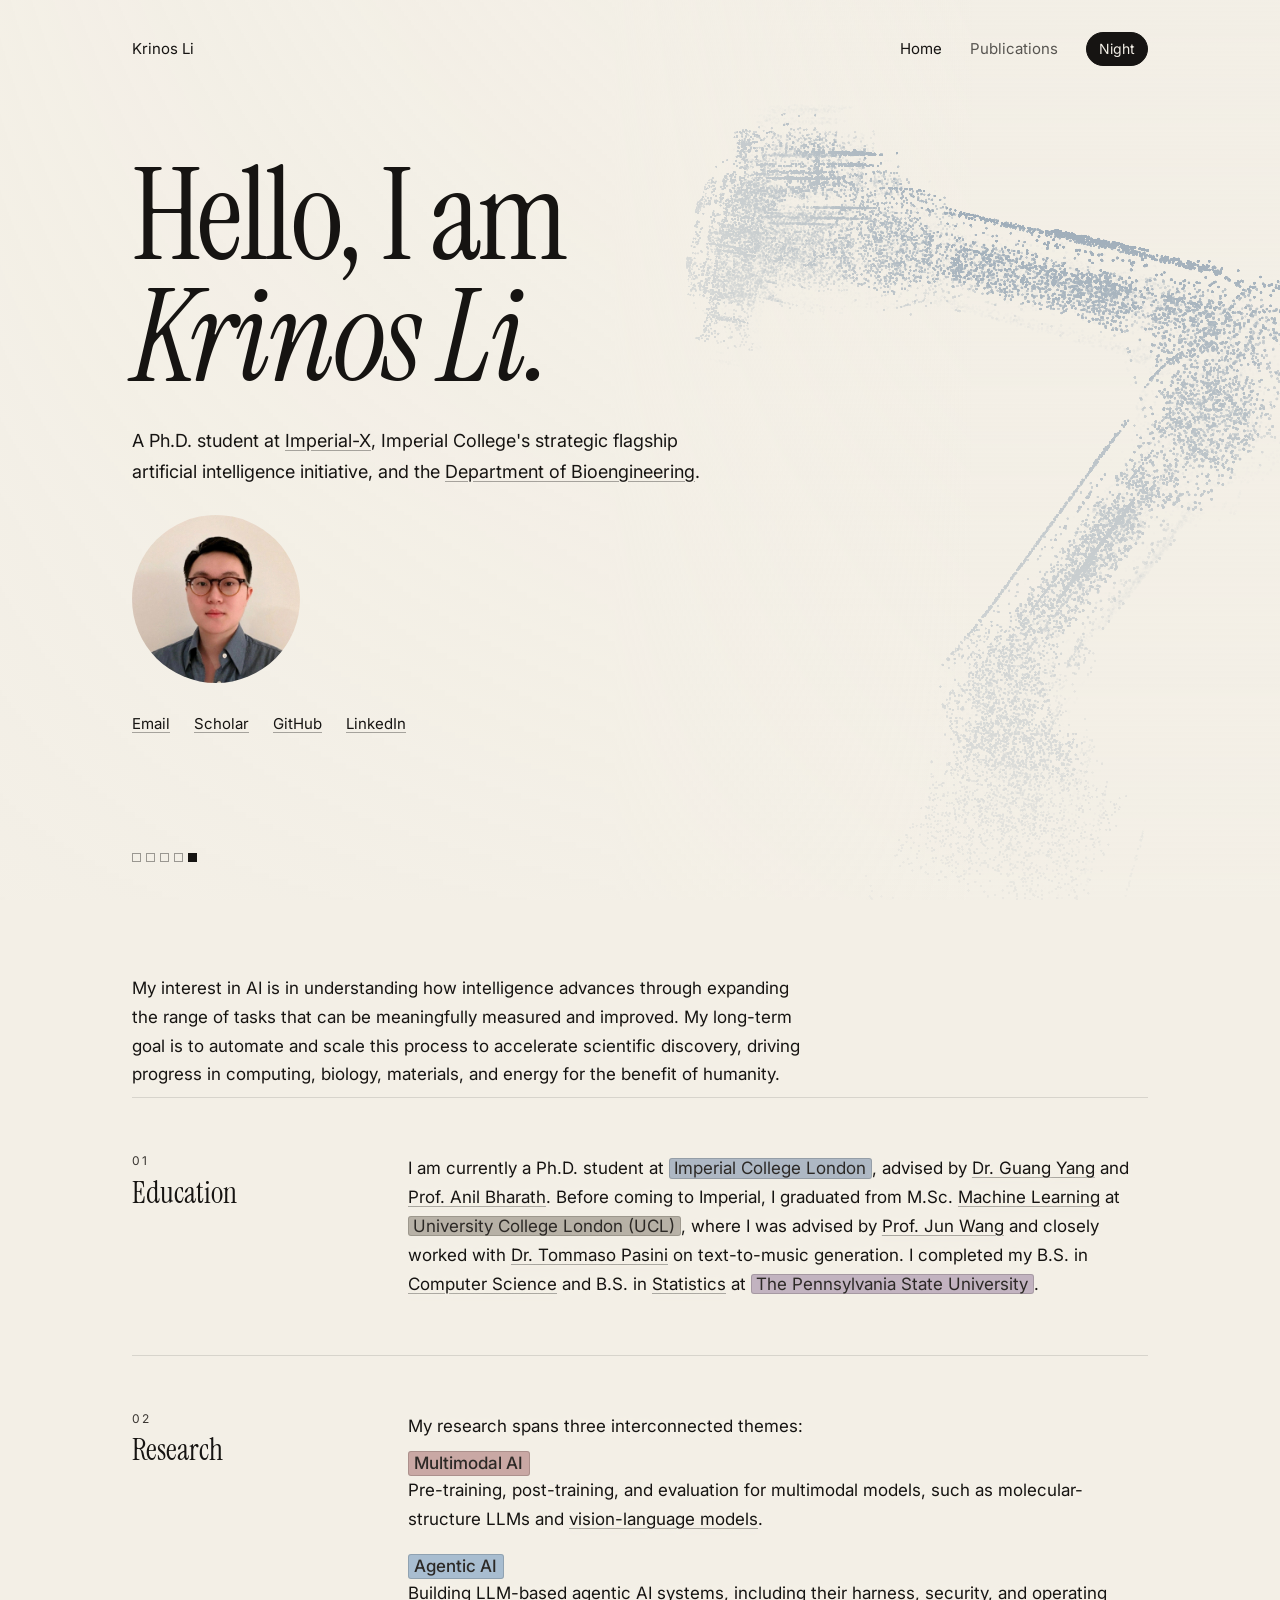
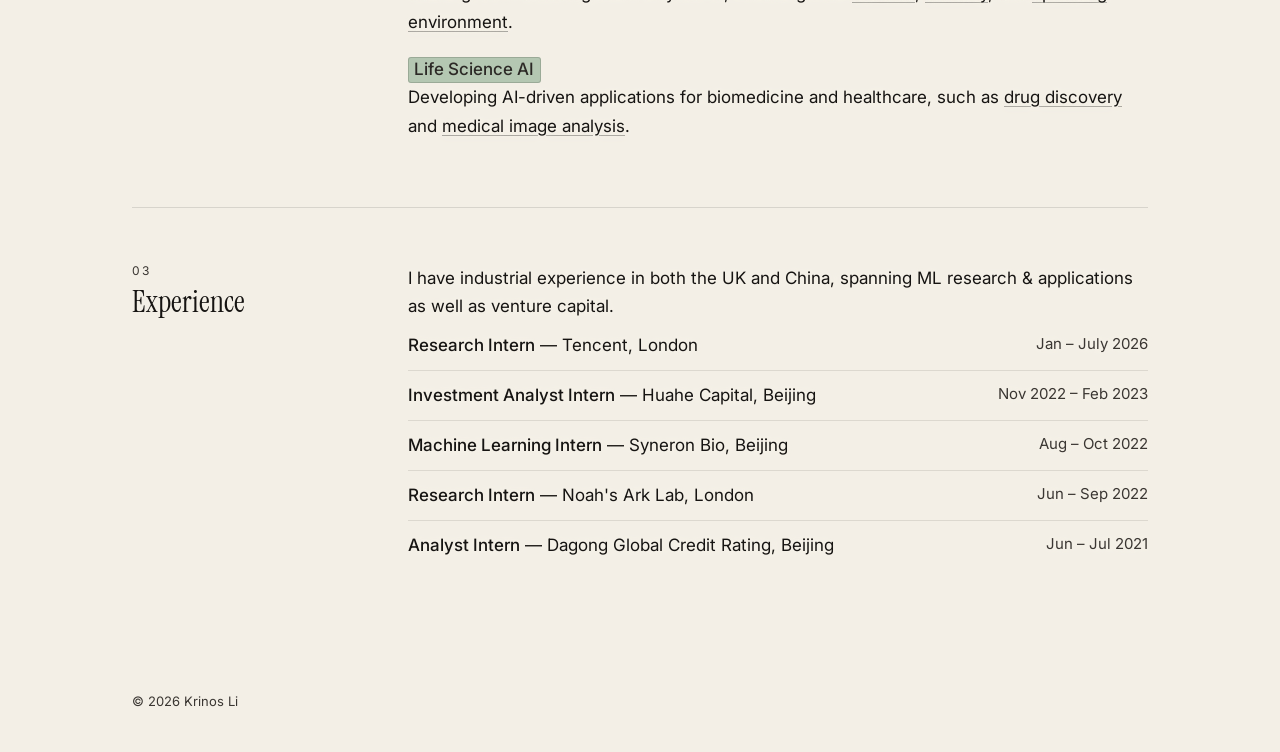
==== index.html @ 34472181 "Link the research examples to the corresponding papers. Co-authored-by: Cursor <cursoragent@cursor.c" ====
<!DOCTYPE html>
<html lang="en-GB">

<head>
    <meta charset="UTF-8">
    <meta name="viewport" content="width=device-width, initial-scale=1.0">
    <title>Krinos Li</title>
    <script>try { var saved = localStorage.getItem("krinos-theme"); var hour = new Date().getHours(); if (saved === "day" || (saved !== "night" && hour >= 7 && hour < 19)) document.documentElement.classList.add("day"); } catch (e) {}</script>
    <link rel="icon" type="image/png" sizes="32x32" href="assets/32x32.png">
    <link rel="preconnect" href="https://fonts.googleapis.com">
    <link
        href="https://fonts.googleapis.com/css2?family=Instrument+Serif:ital@0;1&family=Inter:wght@300;400;500&display=swap"
        rel="stylesheet">
    <link rel="stylesheet" href="assets/night.css">
</head>

<body>
    <canvas id="wave" data-fixed data-bg="5,5,6" data-fg="235,235,240" aria-hidden="true"></canvas>
    <div class="veil"></div>

    <div class="page">
        <nav>
            <span>Krinos Li</span>
            <div class="links">
                <a class="active" href="index.html">Home</a>
                <a href="publications.html">Publications</a>
                <button type="button" class="theme" id="theme">Day</button>
            </div>
        </nav>

        <header class="hero">
            <h1>Hello, I am<br><em>Krinos Li.</em></h1>
            <p>A Ph.D. student at <a href="https://ix.imperial.ac.uk/">Imperial-X</a>, Imperial College's strategic
                flagship artificial intelligence initiative, and the <a
                    href="https://www.imperial.ac.uk/bioengineering">Department of Bioengineering</a>.</p>
            <img class="portrait" src="assets/portrait.jpeg" alt="Krinos Li">
            <div class="social">
                <a href="mailto:krinos.work@outlook.com">Email</a>
                <a href="https://scholar.google.co.uk/citations?user=fj6El1gAAAAJ&hl=en">Scholar</a>
                <a href="https://github.com/krinoz">GitHub</a>
                <a href="https://www.linkedin.com/in/krinos/">LinkedIn</a>
            </div>
            <div class="shapes" id="shapes" aria-label="Particle shape"></div>
        </header>

        <p class="interest">My interest in AI is in understanding how intelligence advances through expanding the range of
            tasks that can be meaningfully measured and improved. My long-term goal is to automate and scale this
            process to accelerate scientific discovery, driving progress in computing, biology, materials, and
            energy for the benefit of humanity.</p>

        <section>
            <h2><span>01</span>Education</h2>
            <p>I am currently a Ph.D. student at <span class="tint">Imperial College London</span>, advised by <a
                    href="https://scholar.google.com/citations?user=ZfzEFpsAAAAJ&hl=en">Dr. Guang Yang</a> and <a
                    href="https://scholar.google.co.uk/citations?user=3TeLlQsAAAAJ&hl=en">Prof. Anil Bharath</a>. Before
                coming to Imperial, I graduated from M.Sc. <a
                    href="https://www.ucl.ac.uk/prospective-students/graduate/taught-degrees/machine-learning-msc">Machine
                    Learning</a> at <span class="tint">University College London (UCL)</span>, where I was advised by <a
                    href="https://scholar.google.com/citations?user=wIE1tY4AAAAJ&hl=en">Prof. Jun Wang</a> and closely
                worked with <a href="https://scholar.google.com/citations?user=o2bo5qAAAAAJ&hl=en">Dr. Tommaso
                    Pasini</a> on text-to-music generation. I completed my B.S. in <a
                    href="https://bulletins.psu.edu/undergraduate/colleges/engineering/computer-science-bs/">Computer
                    Science</a> and B.S. in <a
                    href="https://bulletins.psu.edu/undergraduate/colleges/eberly-science/statistics-bs/">Statistics</a>
                at <span class="tint">The Pennsylvania State University</span>.</p>
        </section>

        <section>
            <h2><span>02</span>Research</h2>
            <div>
                <p>My research spans three interconnected themes:</p>
                <ul class="themes">
                    <li><b class="tint">Multimodal AI</b>Pre-training, post-training, and evaluation for multimodal models,
                        such as molecular-structure LLMs and <a href="https://aclanthology.org/2026.acl-long.493/">vision-language models</a>.</li>
                    <li><b class="tint">Agentic AI</b>Building LLM-based agentic AI systems, including their <a href="https://dl.acm.org/doi/full/10.1145/3786335.3813188">harness</a>,
                        <a href="https://aclanthology.org/2026.findings-acl.499/">security</a>, and <a href="https://dl.acm.org/doi/abs/10.1145/3805621.3807636">operating environment</a>.</li>
                    <li><b class="tint">Life Science AI</b>Developing AI-driven applications for biomedicine and healthcare,
                        such as <a href="https://www.nature.com/articles/s41551-026-01667-x">drug discovery</a> and <a href="https://link.springer.com/chapter/10.1007/978-3-032-38098-2_5">medical image analysis</a>.</li>
                </ul>
            </div>
        </section>

        <section>
            <h2><span>03</span>Experience</h2>
            <div>
                <p>I have industrial experience in both the UK and China, spanning ML research &amp; applications as
                    well as venture capital.</p>
                <ul class="exp">
                    <li><span><b>Research Intern</b> — Tencent, London</span><span class="time">Jan – July 2026</span></li>
                    <li><span><b>Investment Analyst Intern</b> — Huahe Capital, Beijing</span><span class="time">Nov 2022 – Feb 2023</span></li>
                    <li><span><b>Machine Learning Intern</b> — Syneron Bio, Beijing</span><span class="time">Aug – Oct 2022</span></li>
                    <li><span><b>Research Intern</b> — Noah's Ark Lab, London</span><span class="time">Jun – Sep 2022</span></li>
                    <li><span><b>Analyst Intern</b> — Dagong Global Credit Rating, Beijing</span><span class="time">Jun – Jul 2021</span></li>
                </ul>
            </div>
        </section>

        <footer>© 2026 Krinos Li</footer>
    </div>

    <script src="assets/morph.js"></script>
    <script src="assets/theme.js"></script>
    <script>
        const switcher = document.getElementById("shapes");
        if (window.particleScene) {
            const buttons = window.particleScene.shapes.map((name, i) => {
                const b = document.createElement("button");
                b.type = "button";
                b.title = name;
                b.setAttribute("aria-label", name);
                b.setAttribute("aria-pressed", String(i === window.particleScene.current()));
                b.addEventListener("click", () => window.particleScene.setShape(i));
                switcher.appendChild(b);
                return b;
            });
            window.particleScene.onChange((index) =>
                buttons.forEach((b, i) => b.setAttribute("aria-pressed", String(i === index))));
        }
    </script>
    <script src="assets/highlight.js"></script>
    <script>highlight(".tint");</script>
</body>

</html>
---- assets/night.css ----
* { box-sizing: border-box; margin: 0; padding: 0; }
html {
    -webkit-font-smoothing: antialiased;
    --bg: #050506;
    --ink: #e9e9ea;
    --strong: #fff;
    --soft: rgba(255,255,255,.75);
    --faint: rgba(255,255,255,.45);
    --mid: rgba(255,255,255,.5);
    --quiet: rgba(255,255,255,.62);
    --title: #fff;
    --em: #fff;
    --line: rgba(255,255,255,.1);
    --line-soft: rgba(255,255,255,.06);
    --line-list: rgba(255,255,255,.07);
    --underline: rgba(255,255,255,.3);
    --underline-hover: #fff;
    --veil:
        linear-gradient(90deg, rgba(5,5,6,.92) 0%, rgba(5,5,6,.78) 48%, rgba(5,5,6,0) 76%),
        linear-gradient(to bottom, rgba(5,5,6,.15) 0%, rgba(5,5,6,.62) 58%, rgba(5,5,6,.86) 100%);
    --veil-dense: rgba(5,5,6,.8);
    --dot: rgba(255,255,255,.35);
    --dot-hover: rgba(255,255,255,.85);
    --dot-on: #fff;
    --pill: rgba(255,255,255,.6);
    --pill-bg: rgba(255,255,255,.03);
    --pill-line: rgba(255,255,255,.14);
    --pill-hover: #fff;
    --pill-hover-line: rgba(255,255,255,.4);
    --pill-on: #050506;
    --pill-on-bg: #fff;
    --mark: rgba(255,255,255,.4);
    --abs: rgba(255,255,255,.72);
    --venue: rgba(255,255,255,.85);
}
html.day {
    --bg: #f3efe6;
    --ink: #161412;
    --strong: #161412;
    --soft: #161412;
    --faint: #3a3632;
    --mid: #161412;
    --quiet: #161412;
    --title: #161412;
    --em: #161412;
    --line: rgba(22,20,18,.12);
    --line-soft: rgba(22,20,18,.1);
    --line-list: rgba(22,20,18,.12);
    --underline: rgba(22,20,18,.35);
    --underline-hover: #161412;
    --veil:
        linear-gradient(90deg, rgba(243,239,230,.94) 0%, rgba(243,239,230,.8) 48%, rgba(243,239,230,0) 76%),
        linear-gradient(to bottom, rgba(243,239,230,.2) 0%, rgba(243,239,230,.66) 58%, rgba(243,239,230,.9) 100%);
    --veil-dense: rgba(243,239,230,.86);
    --dot: rgba(22,20,18,.4);
    --dot-hover: rgba(22,20,18,.85);
    --dot-on: #161412;
    --pill: #161412;
    --pill-bg: transparent;
    --pill-line: rgba(22,20,18,.22);
    --pill-hover: #161412;
    --pill-hover-line: rgba(22,20,18,.55);
    --pill-on: #f3efe6;
    --pill-on-bg: #161412;
    --mark: rgba(22,20,18,.45);
    --abs: #161412;
    --venue: #161412;
}
body {
    background: var(--bg);
    color: var(--ink);
    font-family: "Inter", system-ui, sans-serif;
    font-weight: 400;
    font-size: 17px;
    line-height: 1.7;
}
a { color: inherit; text-decoration: underline; text-decoration-color: var(--underline); text-underline-offset: 3px; transition: text-decoration-color .2s; }
a:hover { text-decoration-color: var(--underline-hover); }
b { font-weight: 500; color: var(--strong); }

#wave { position: fixed; inset: 0; width: 100%; height: 100%; z-index: 0; }
.veil { position: fixed; inset: 0; z-index: 1; pointer-events: none; background: var(--veil); }
.veil.dense { background: var(--veil-dense); }
.page { position: relative; z-index: 2; max-width: 1080px; margin: 0 auto; padding: 0 32px; }

nav { display: flex; justify-content: space-between; align-items: center; padding: 32px 0; font-size: 15px; }
nav .links { display: flex; align-items: center; gap: 28px; }
nav a { text-decoration: none; opacity: .7; }
nav a:hover, nav a.active { opacity: 1; }
.theme { font: inherit; font-size: 14px; color: var(--ink); background: transparent; border: 1px solid var(--pill-line);
    border-radius: 999px; padding: 4px 12px; cursor: pointer; }
.theme:hover { border-color: var(--pill-hover-line); }
html.day .theme[aria-pressed="true"] { color: var(--pill-on); background: var(--pill-on-bg); border-color: var(--pill-on-bg); }

/* ===== Home ===== */
.hero { position: relative; min-height: calc(100svh - 96px); display: flex; flex-direction: column; justify-content: center; padding-bottom: 12vh; }
.hero h1 { font-family: "Instrument Serif", serif; font-weight: 400; font-size: clamp(64px, 10vw, 148px); line-height: .95; letter-spacing: -0.02em; color: var(--title); }
.hero h1 em { font-style: italic; color: var(--em); }
.hero p { margin-top: 28px; max-width: 34em; font-size: 18px; color: var(--soft); }
.hero .portrait { width: 168px; height: 168px; object-fit: cover; border-radius: 50%; display: block; margin-top: 28px; }
.hero .social { margin-top: 28px; display: flex; gap: 24px; font-size: 15px; }
.shapes { position: absolute; left: 0; bottom: 40px; display: flex; gap: 5px; }
.shapes button { width: 9px; height: 9px; padding: 0; cursor: pointer; background: transparent;
    border: 1px solid var(--dot); transition: background .3s, border-color .3s; }
.shapes button:hover { border-color: var(--dot-hover); }
.shapes button[aria-pressed="true"] { background: var(--dot-on); border-color: var(--dot-on); }

.interest { max-width: 40em; padding: 72px 0 8px; }
section p, section li, .pub-head p, .pub-list .title, .pub-list .authors, .pub-list .venue { text-shadow: 0 0 10px var(--bg), 0 0 3px var(--bg); }

section { display: grid; grid-template-columns: 220px 1fr; gap: 56px; padding: 56px 0; border-top: 1px solid var(--line); }
section h2 { font-family: "Instrument Serif", serif; font-weight: 400; font-size: 30px; line-height: 1.2; color: var(--title); }
section h2 span { display: block; font-family: "Inter", sans-serif; font-size: 12px; letter-spacing: .18em; color: var(--faint); margin-bottom: 6px; }
section ul { list-style: none; }
section li { padding: 10px 0; }
.themes li b { display: block; }
.tint {
    color: #2c2926;
    background: #c4b2a8;
    border-radius: 3px;
    text-shadow: none;
    -webkit-box-decoration-break: clone;
    box-decoration-break: clone;
}
html.day .tint { box-shadow: inset 0 0 0 1px rgba(22,20,18,.16); }
.themes li b.tint { width: fit-content; padding: 0 0.38em; line-height: 1.5; }
p .tint, .pub-head b.tint { padding: 0.02em 0.32em; }
.exp li { display: flex; justify-content: space-between; gap: 24px; border-bottom: 1px solid var(--line-soft); }
.exp li:last-child { border-bottom: none; }
.exp .time { color: var(--faint); white-space: nowrap; font-size: 15px; }

/* ===== Publications ===== */
.pub-head { padding: 12vh 0 56px; }
.pub-head h1 { font-family: "Instrument Serif", serif; font-weight: 400; font-size: clamp(56px, 8vw, 112px); line-height: .95; letter-spacing: -0.02em; color: var(--title); }
.pub-head h1 em { font-style: italic; color: var(--em); }
.pub-head p { margin-top: 28px; max-width: 40em; color: var(--soft); }
.pub-head .note { margin-top: 16px; font-size: 14px; color: var(--faint); }

.filters { display: flex; flex-wrap: wrap; gap: 10px; margin-top: 36px; }
.filters button { font: inherit; font-size: 14px; color: var(--pill); background: var(--pill-bg);
    border: 1px solid var(--pill-line); border-radius: 999px; padding: 6px 16px; cursor: pointer; transition: all .25s; }
.filters button:hover { color: var(--pill-hover); border-color: var(--pill-hover-line); }
.filters button[aria-pressed="true"] { color: var(--pill-on); background: var(--pill-on-bg); border-color: var(--pill-on-bg); }

.pub-list { list-style: none; }
.pub-list li { display: grid; grid-template-columns: 200px 1fr; gap: 40px; padding: 26px 0; border-bottom: 1px solid var(--line-list); }
.pub-list li:last-child { border-bottom: none; }
.pub-list li[hidden], section[hidden] { display: none; }
.pub-list .venue { font-size: 14px; color: var(--mid); padding-top: 4px; }
.pub-list .venue b { display: block; font-weight: 500; color: var(--venue); }
.pub-list .title { font-family: "Instrument Serif", serif; font-size: 25px; line-height: 1.25; color: var(--title); }
.pub-list .authors { margin-top: 8px; font-size: 14.5px; line-height: 1.6; color: var(--mid); }
.pub-list .authors b { color: var(--strong); }
.pub-list .abs { margin-top: 14px; }
.pub-list .abs summary { cursor: pointer; width: fit-content; font-size: 13px; letter-spacing: .06em; color: var(--quiet); list-style: none; }
.pub-list .abs summary::-webkit-details-marker { display: none; }
.pub-list .abs summary::before { content: "+  "; color: var(--mark); }
.pub-list .abs[open] summary::before { content: "–  "; }
.pub-list .abs p { margin-top: 10px; max-width: 68em; font-size: 15px; line-height: 1.65; color: var(--abs); }

footer { padding: 64px 0 40px; font-size: 13px; color: var(--faint); }

@media (max-width: 760px) {
    nav { gap: 12px; }
    nav .links { gap: 14px; flex-wrap: wrap; justify-content: flex-end; }
    section { grid-template-columns: 1fr; gap: 20px; }
    .hero .portrait { width: 132px; height: 132px; }
    .exp li { flex-direction: column; gap: 0; }
    .pub-list li { grid-template-columns: 1fr; gap: 8px; }
}
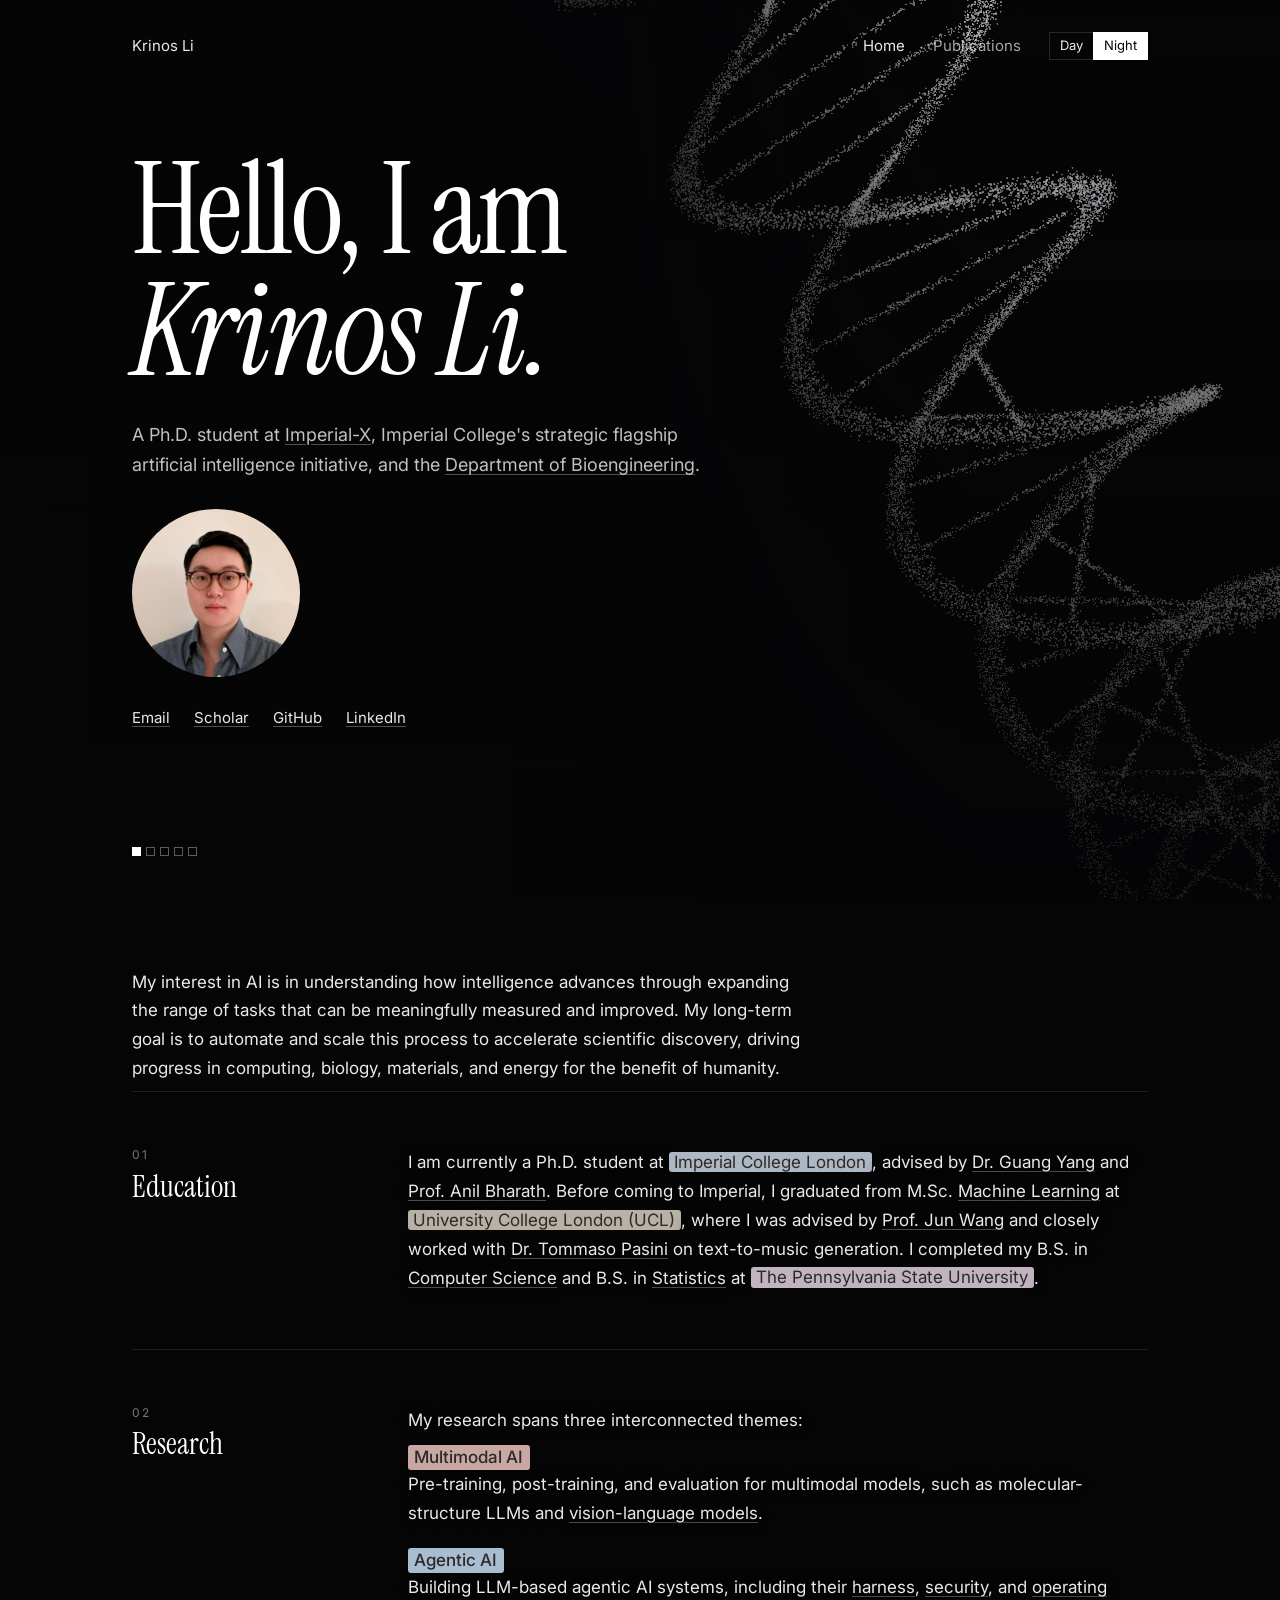
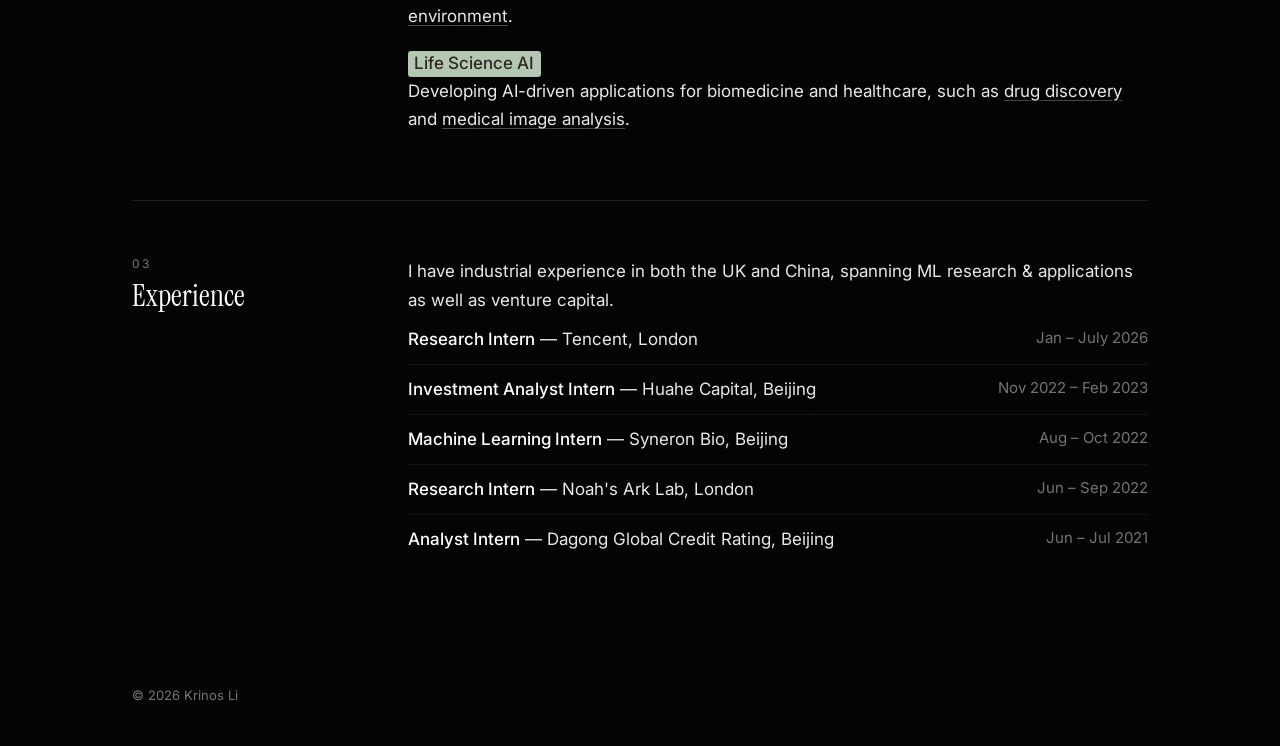
==== commit b9cbf2c5: "Show both Day and Night, open the gripper downward, and tighten the wide galaxy. Co-authored-by: Cur" ====
--- a/index.html
+++ b/index.html
@@ -5,13 +5,13 @@
     <meta charset="UTF-8">
     <meta name="viewport" content="width=device-width, initial-scale=1.0">
     <title>Krinos Li</title>
-    <script>try { var saved = localStorage.getItem("krinos-theme"); var hour = new Date().getHours(); if (saved === "day" || (saved !== "night" && hour >= 7 && hour < 19)) document.documentElement.classList.add("day"); } catch (e) {}</script>
+    <script>try { var saved = localStorage.getItem("krinos-theme"); var hour = new Date().getHours(); if (saved === "day" || (saved !== "night" && hour >= 8 && hour < 20)) document.documentElement.classList.add("day"); } catch (e) {}</script>
     <link rel="icon" type="image/png" sizes="32x32" href="assets/32x32.png">
     <link rel="preconnect" href="https://fonts.googleapis.com">
     <link
         href="https://fonts.googleapis.com/css2?family=Instrument+Serif:ital@0;1&family=Inter:wght@300;400;500&display=swap"
         rel="stylesheet">
-    <link rel="stylesheet" href="assets/night.css">
+    <link rel="stylesheet" href="assets/night.css?v=2">
 </head>
 
 <body>
@@ -24,7 +24,10 @@
             <div class="links">
                 <a class="active" href="index.html">Home</a>
                 <a href="publications.html">Publications</a>
-                <button type="button" class="theme" id="theme">Day</button>
+                <div class="theme" id="theme" role="group" aria-label="Colour mode">
+                    <button type="button" data-mode="day">Day</button>
+                    <button type="button" data-mode="night">Night</button>
+                </div>
             </div>
         </nav>
 
@@ -98,8 +101,8 @@
         <footer>© 2026 Krinos Li</footer>
     </div>
 
-    <script src="assets/morph.js"></script>
-    <script src="assets/theme.js"></script>
+    <script src="assets/morph.js?v=2"></script>
+    <script src="assets/theme.js?v=2"></script>
     <script>
         const switcher = document.getElementById("shapes");
         if (window.particleScene) {
--- a/assets/night.css
+++ b/assets/night.css
@@ -78,7 +78,7 @@
 a:hover { text-decoration-color: var(--underline-hover); }
 b { font-weight: 500; color: var(--strong); }
 
-#wave { position: fixed; inset: 0; width: 100%; height: 100%; z-index: 0; }
+#wave { position: fixed; inset: 0; width: 100%; height: 100%; z-index: 0; pointer-events: none; }
 .veil { position: fixed; inset: 0; z-index: 1; pointer-events: none; background: var(--veil); }
 .veil.dense { background: var(--veil-dense); }
 .page { position: relative; z-index: 2; max-width: 1080px; margin: 0 auto; padding: 0 32px; }
@@ -87,10 +87,12 @@
 nav .links { display: flex; align-items: center; gap: 28px; }
 nav a { text-decoration: none; opacity: .7; }
 nav a:hover, nav a.active { opacity: 1; }
-.theme { font: inherit; font-size: 14px; color: var(--ink); background: transparent; border: 1px solid var(--pill-line);
-    border-radius: 999px; padding: 4px 12px; cursor: pointer; }
-.theme:hover { border-color: var(--pill-hover-line); }
-html.day .theme[aria-pressed="true"] { color: var(--pill-on); background: var(--pill-on-bg); border-color: var(--pill-on-bg); }
+.theme { display: flex; }
+.theme button { font: inherit; font-size: 13px; line-height: 1.2; color: var(--ink); background: transparent;
+    border: 1px solid var(--pill-line); border-radius: 0; padding: 5px 10px; cursor: pointer; }
+.theme button + button { margin-left: -1px; }
+.theme button:hover { border-color: var(--pill-hover-line); }
+.theme button[aria-pressed="true"] { color: var(--pill-on); background: var(--pill-on-bg); border-color: var(--pill-on-bg); position: relative; }
 
 /* ===== Home ===== */
 .hero { position: relative; min-height: calc(100svh - 96px); display: flex; flex-direction: column; justify-content: center; padding-bottom: 12vh; }
@@ -161,7 +163,8 @@
 footer { padding: 64px 0 40px; font-size: 13px; color: var(--faint); }
 
 @media (max-width: 760px) {
-    nav { gap: 12px; }
+    nav { gap: 12px; flex-wrap: wrap; }
+    nav > span { white-space: nowrap; }
     nav .links { gap: 14px; flex-wrap: wrap; justify-content: flex-end; }
     section { grid-template-columns: 1fr; gap: 20px; }
     .hero .portrait { width: 132px; height: 132px; }
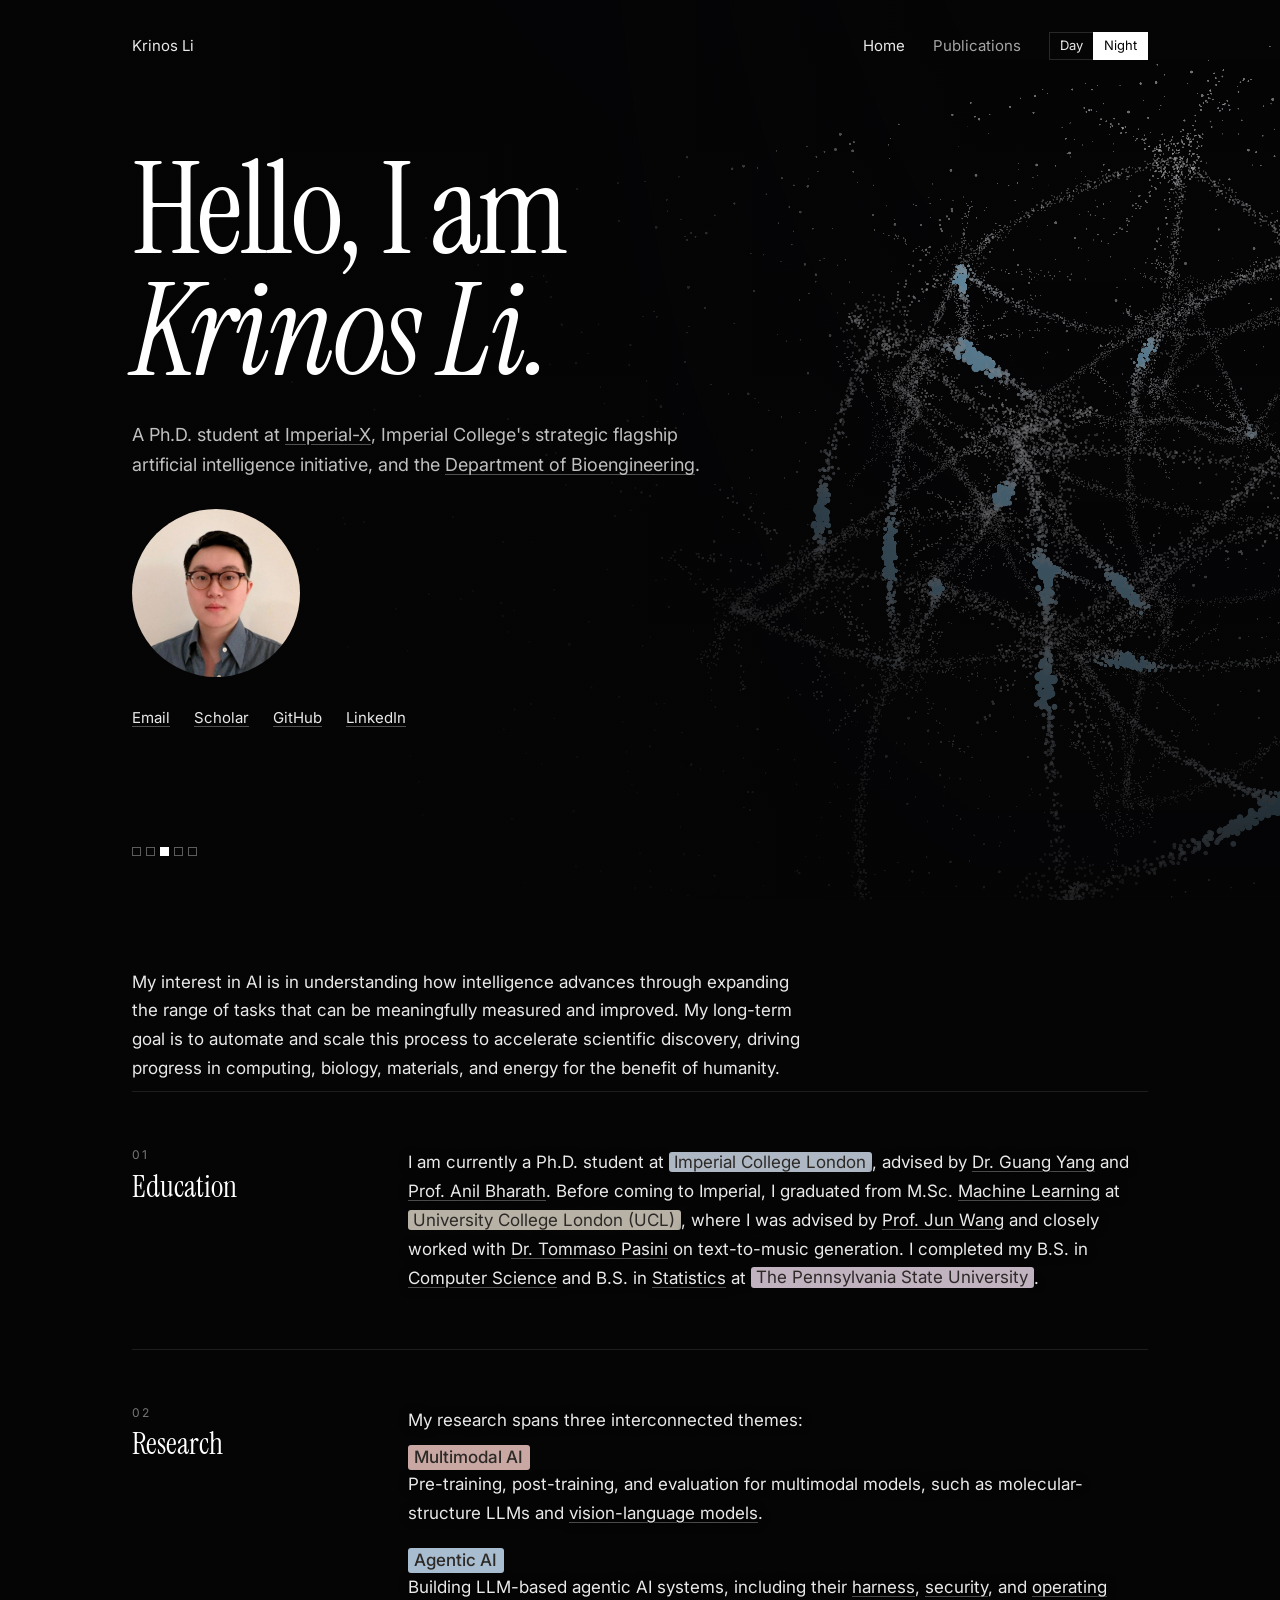
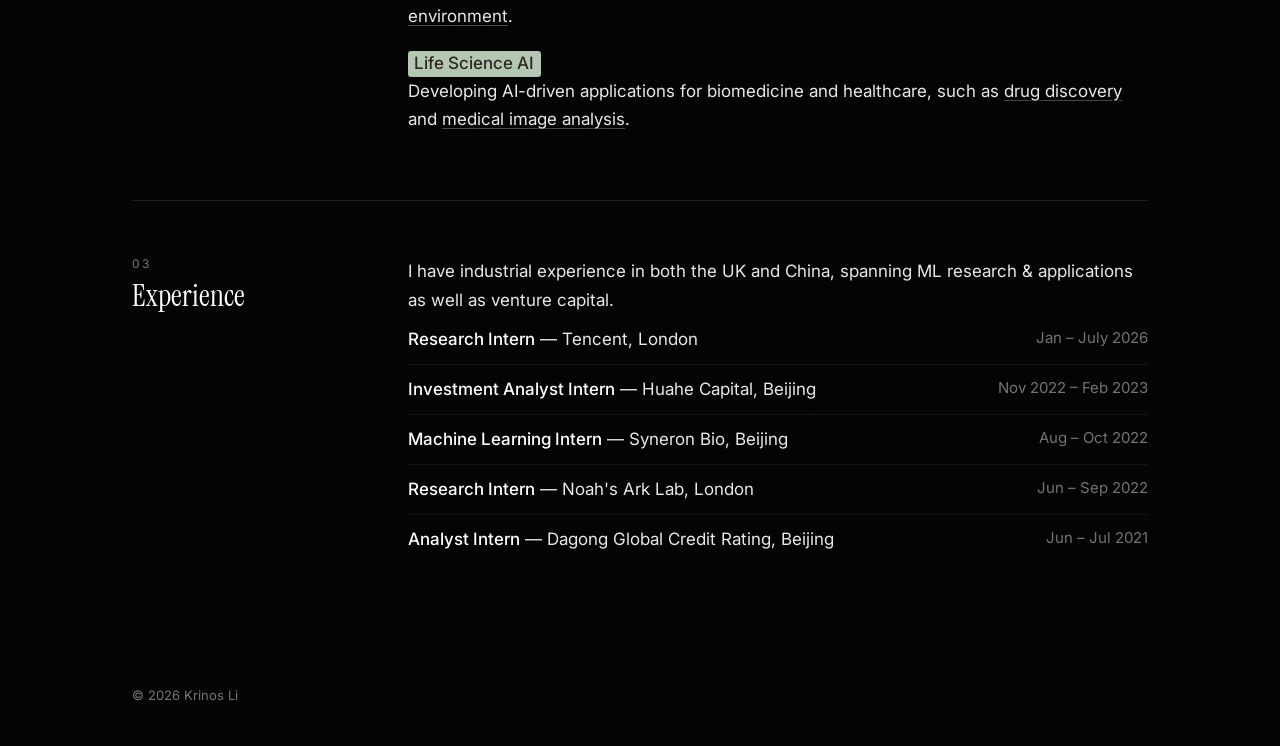
==== commit 5aac0020: "Keep the galaxy stars smaller than the solid shapes. Co-authored-by: Cursor <cursoragent@cursor.com>" ====
--- a/index.html
+++ b/index.html
@@ -101,7 +101,7 @@
         <footer>© 2026 Krinos Li</footer>
     </div>
 
-    <script src="assets/morph.js?v=2"></script>
+    <script src="assets/morph.js?v=3"></script>
     <script src="assets/theme.js?v=2"></script>
     <script>
         const switcher = document.getElementById("shapes");
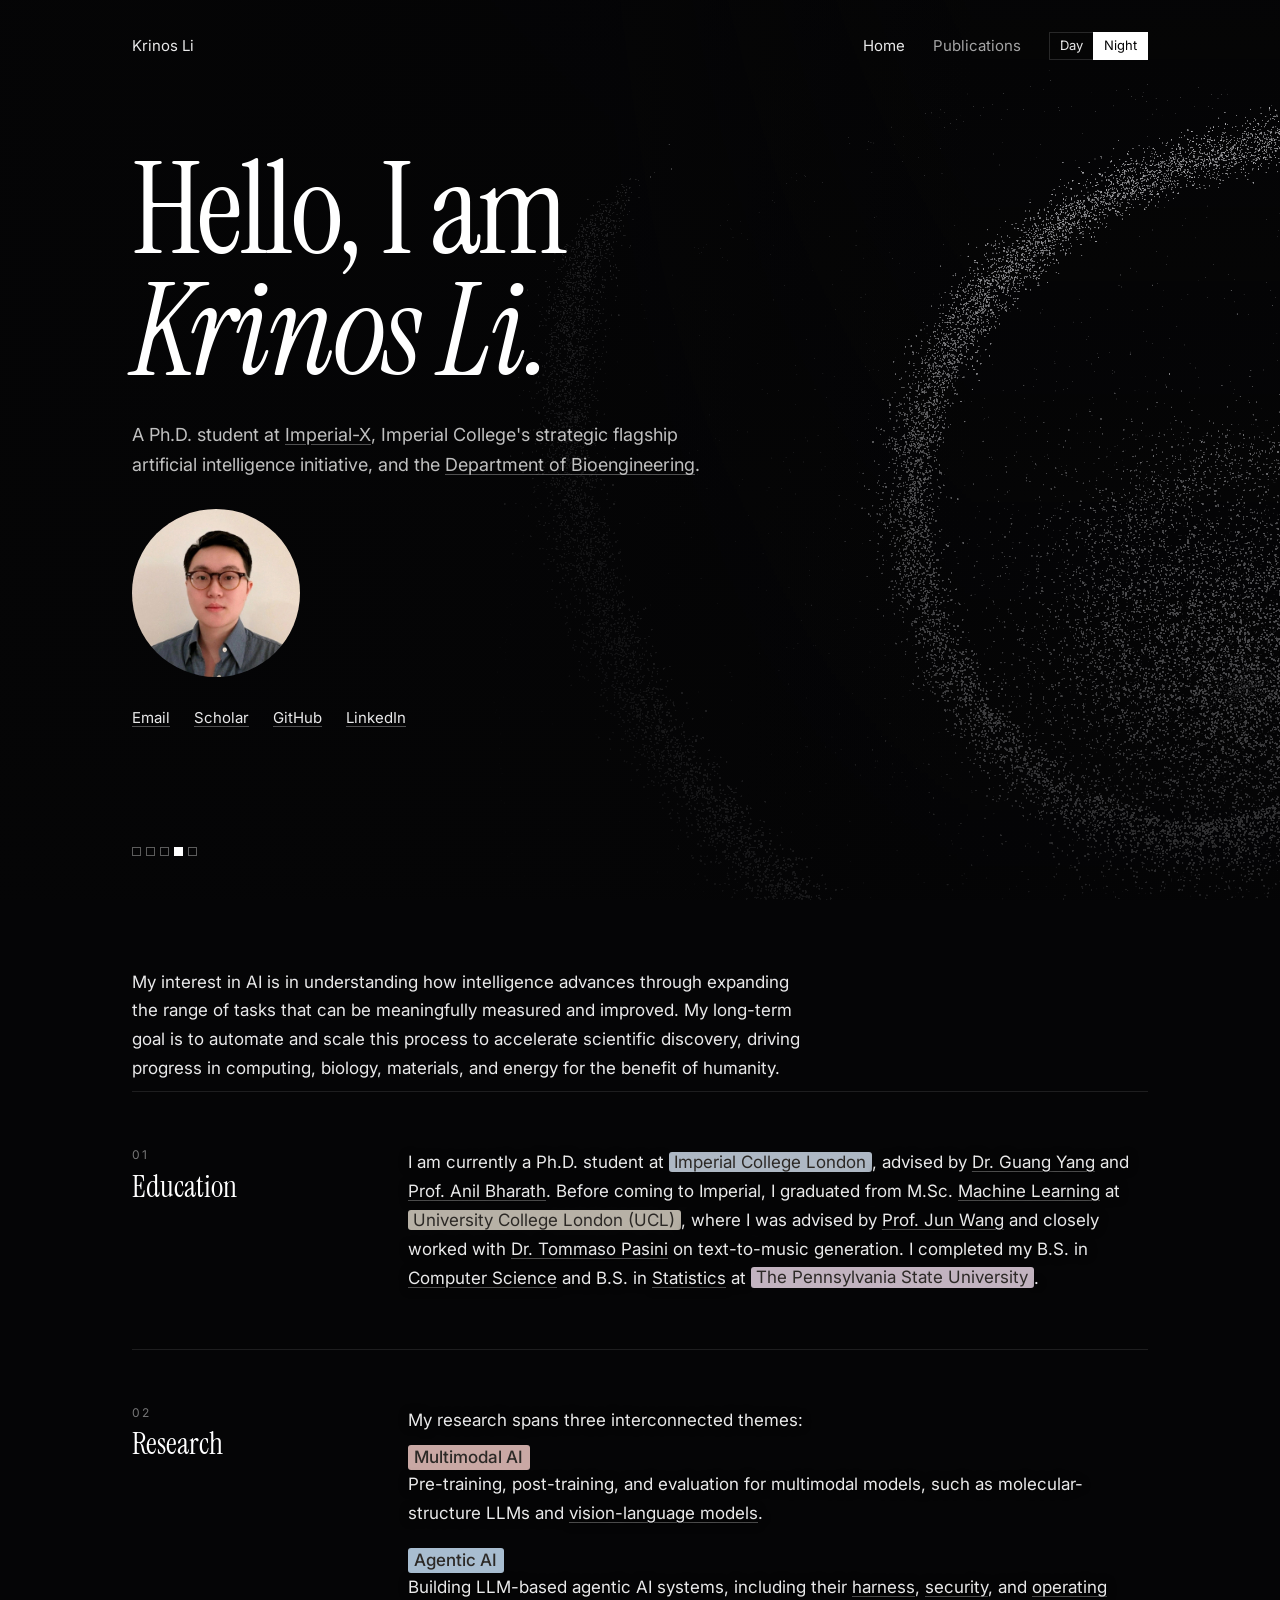
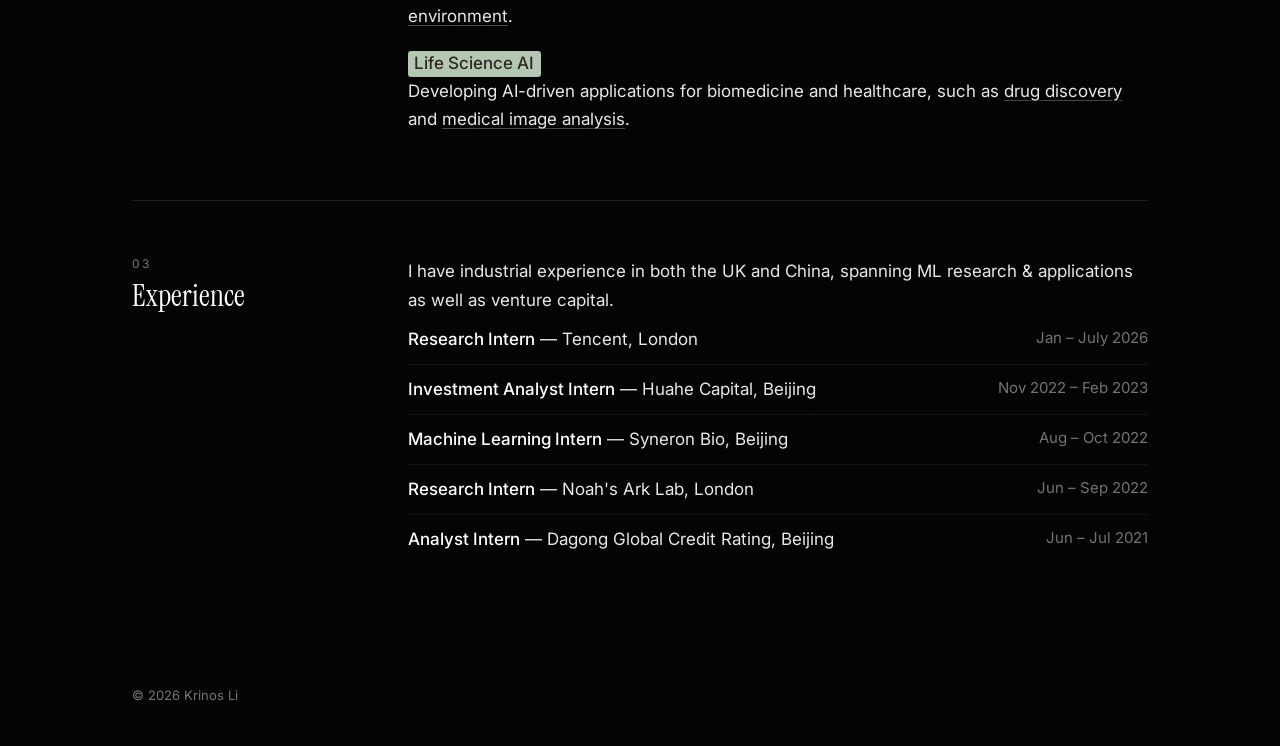
==== commit 9998b180: "Restore the galaxy point size and drop the outer arm fringe. Co-authored-by: Cursor <cursoragent@cur" ====
--- a/index.html
+++ b/index.html
@@ -101,7 +101,7 @@
         <footer>© 2026 Krinos Li</footer>
     </div>
 
-    <script src="assets/morph.js?v=3"></script>
+    <script src="assets/morph.js?v=4"></script>
     <script src="assets/theme.js?v=2"></script>
     <script>
         const switcher = document.getElementById("shapes");
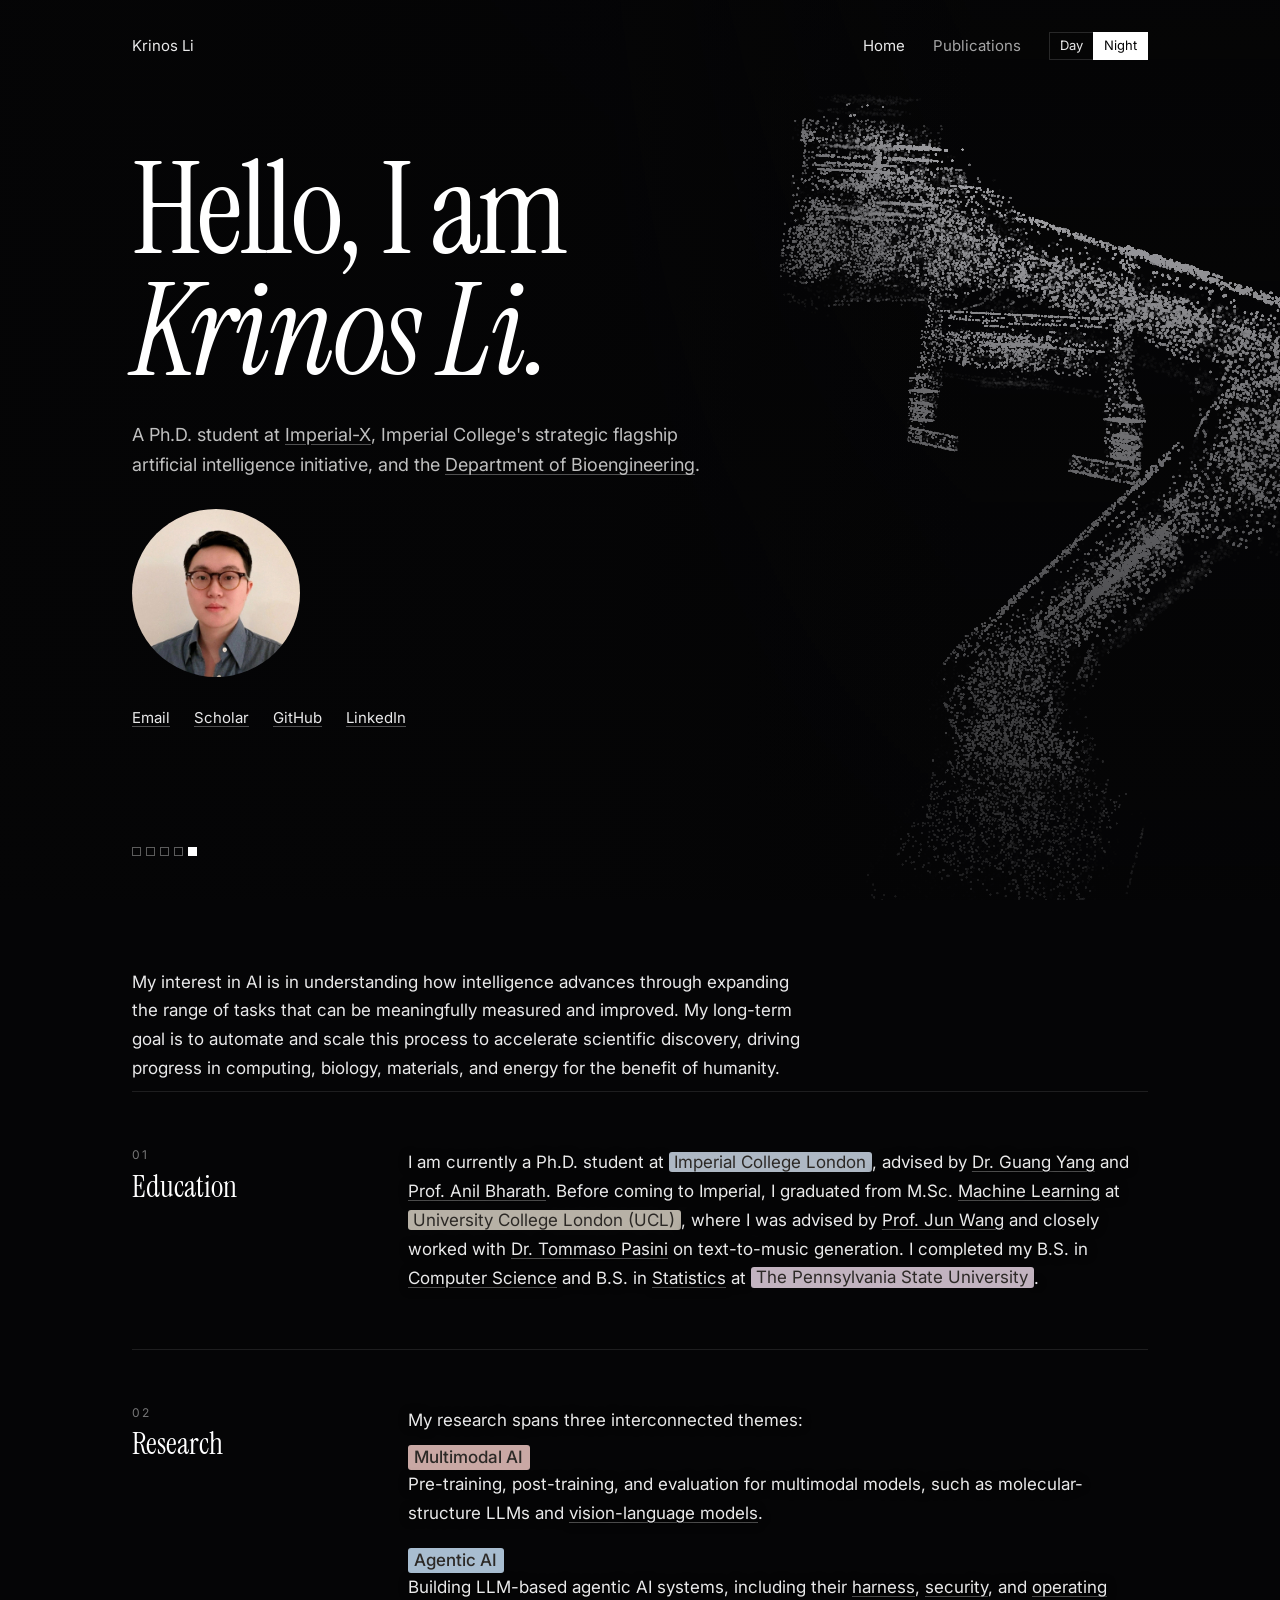
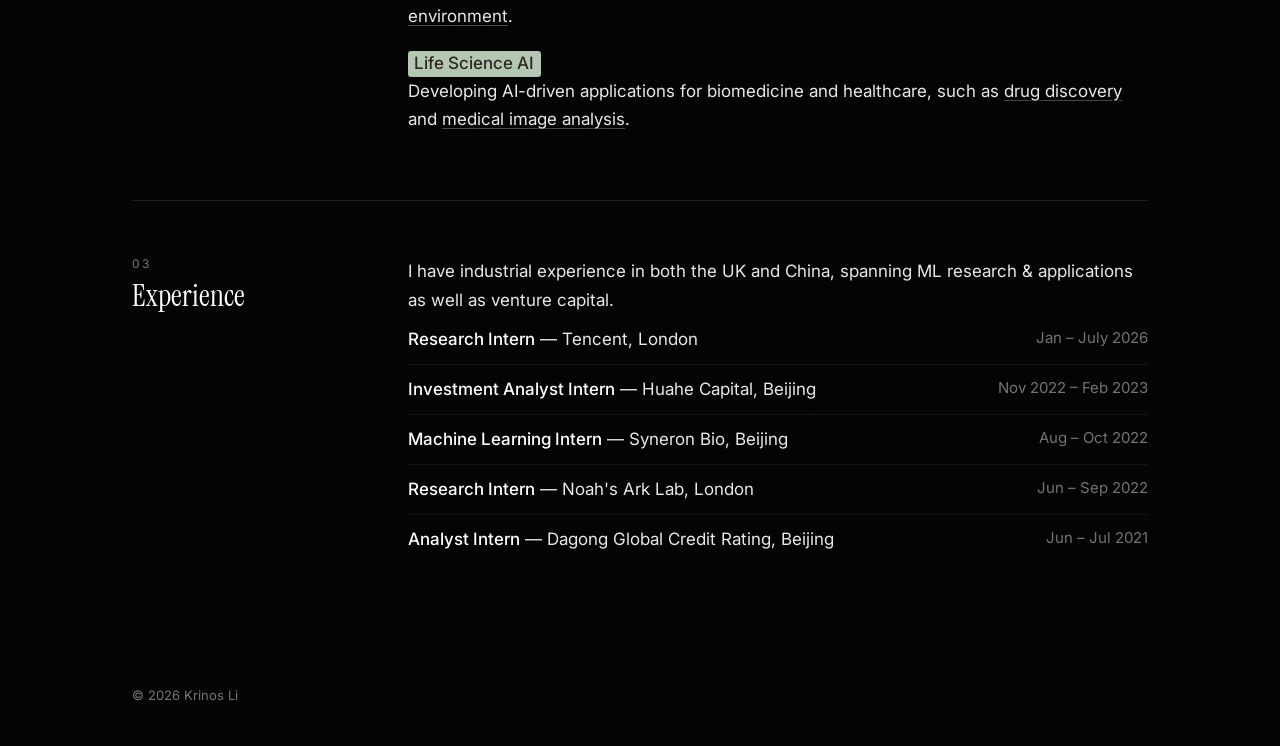
==== commit 4506fd78: "Tighten the galaxy core and thicken the spiral arms. Co-authored-by: Cursor <cursoragent@cursor.com>" ====
--- a/index.html
+++ b/index.html
@@ -101,7 +101,7 @@
         <footer>© 2026 Krinos Li</footer>
     </div>
 
-    <script src="assets/morph.js?v=4"></script>
+    <script src="assets/morph.js?v=5"></script>
     <script src="assets/theme.js?v=2"></script>
     <script>
         const switcher = document.getElementById("shapes");
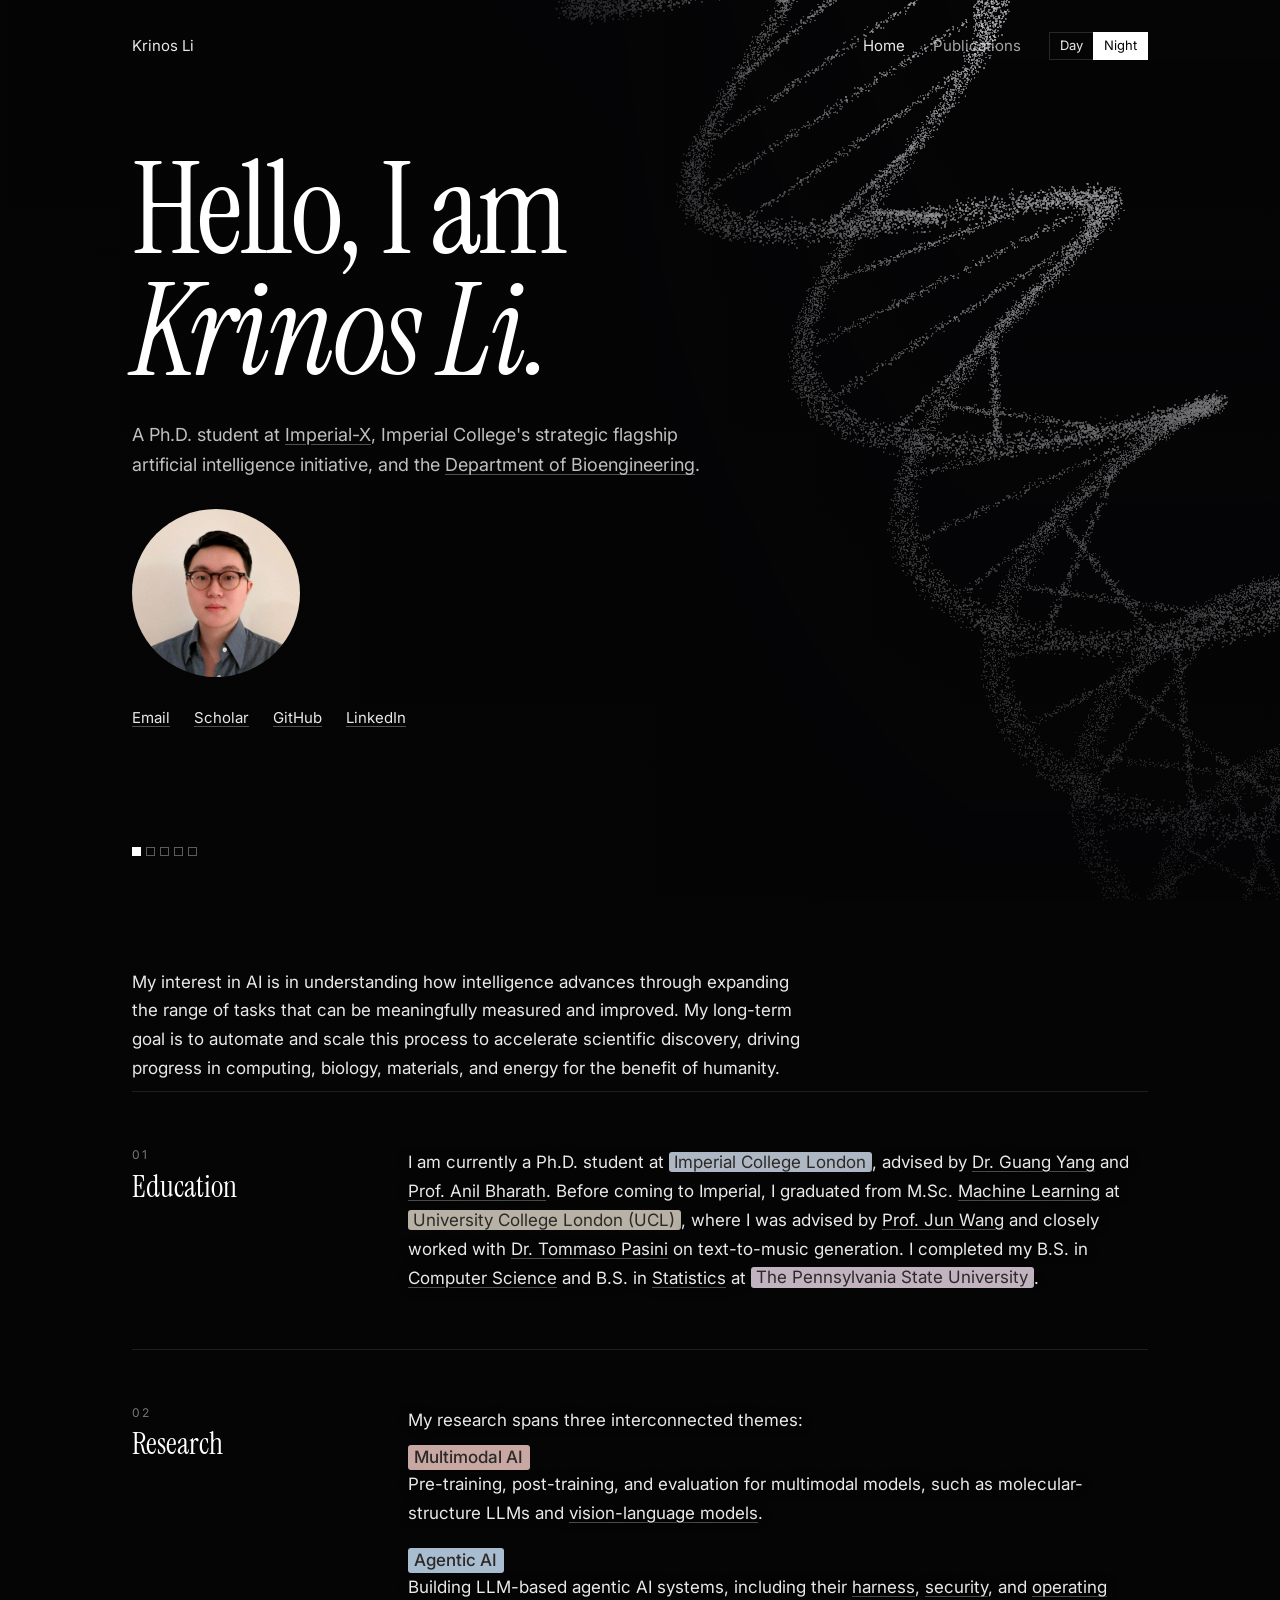
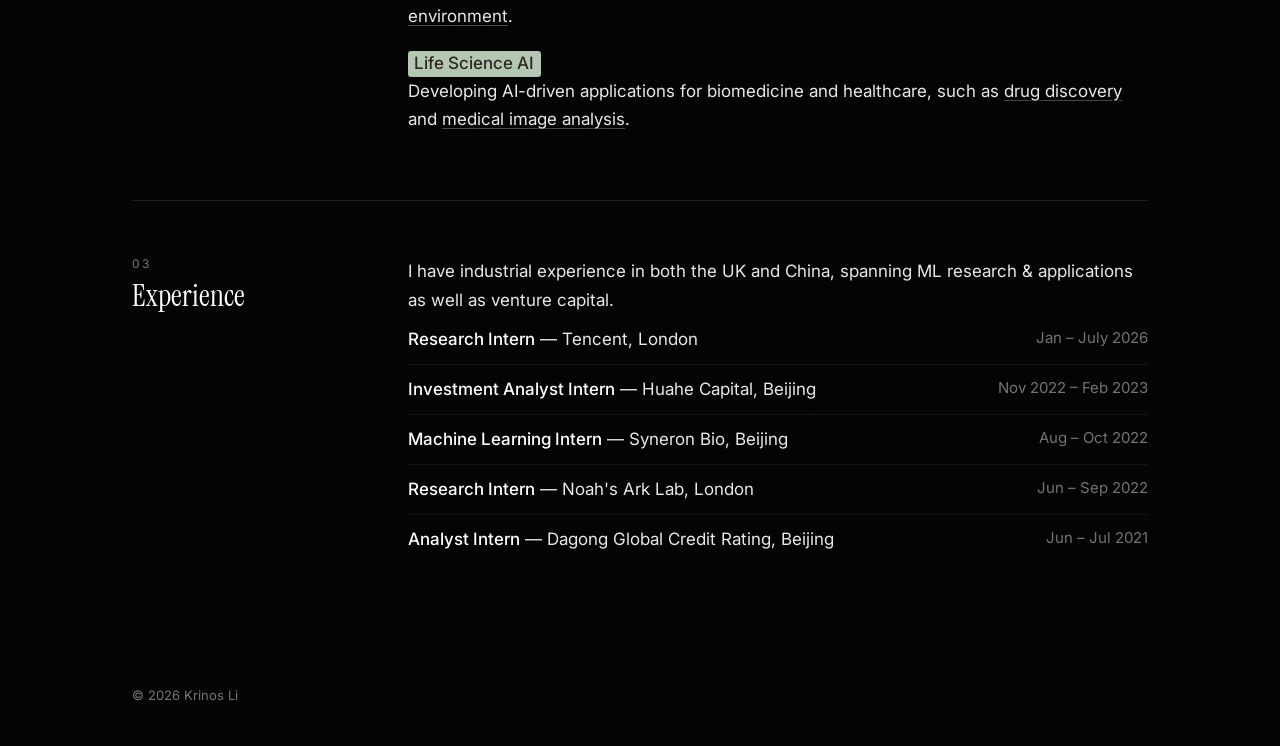
==== commit d30b6e8a: "Shrink the galaxy core and thicken the spiral arms." ====
--- a/index.html
+++ b/index.html
@@ -101,7 +101,7 @@
         <footer>© 2026 Krinos Li</footer>
     </div>
 
-    <script src="assets/morph.js?v=5"></script>
+    <script src="assets/morph.js?v=6"></script>
     <script src="assets/theme.js?v=2"></script>
     <script>
         const switcher = document.getElementById("shapes");
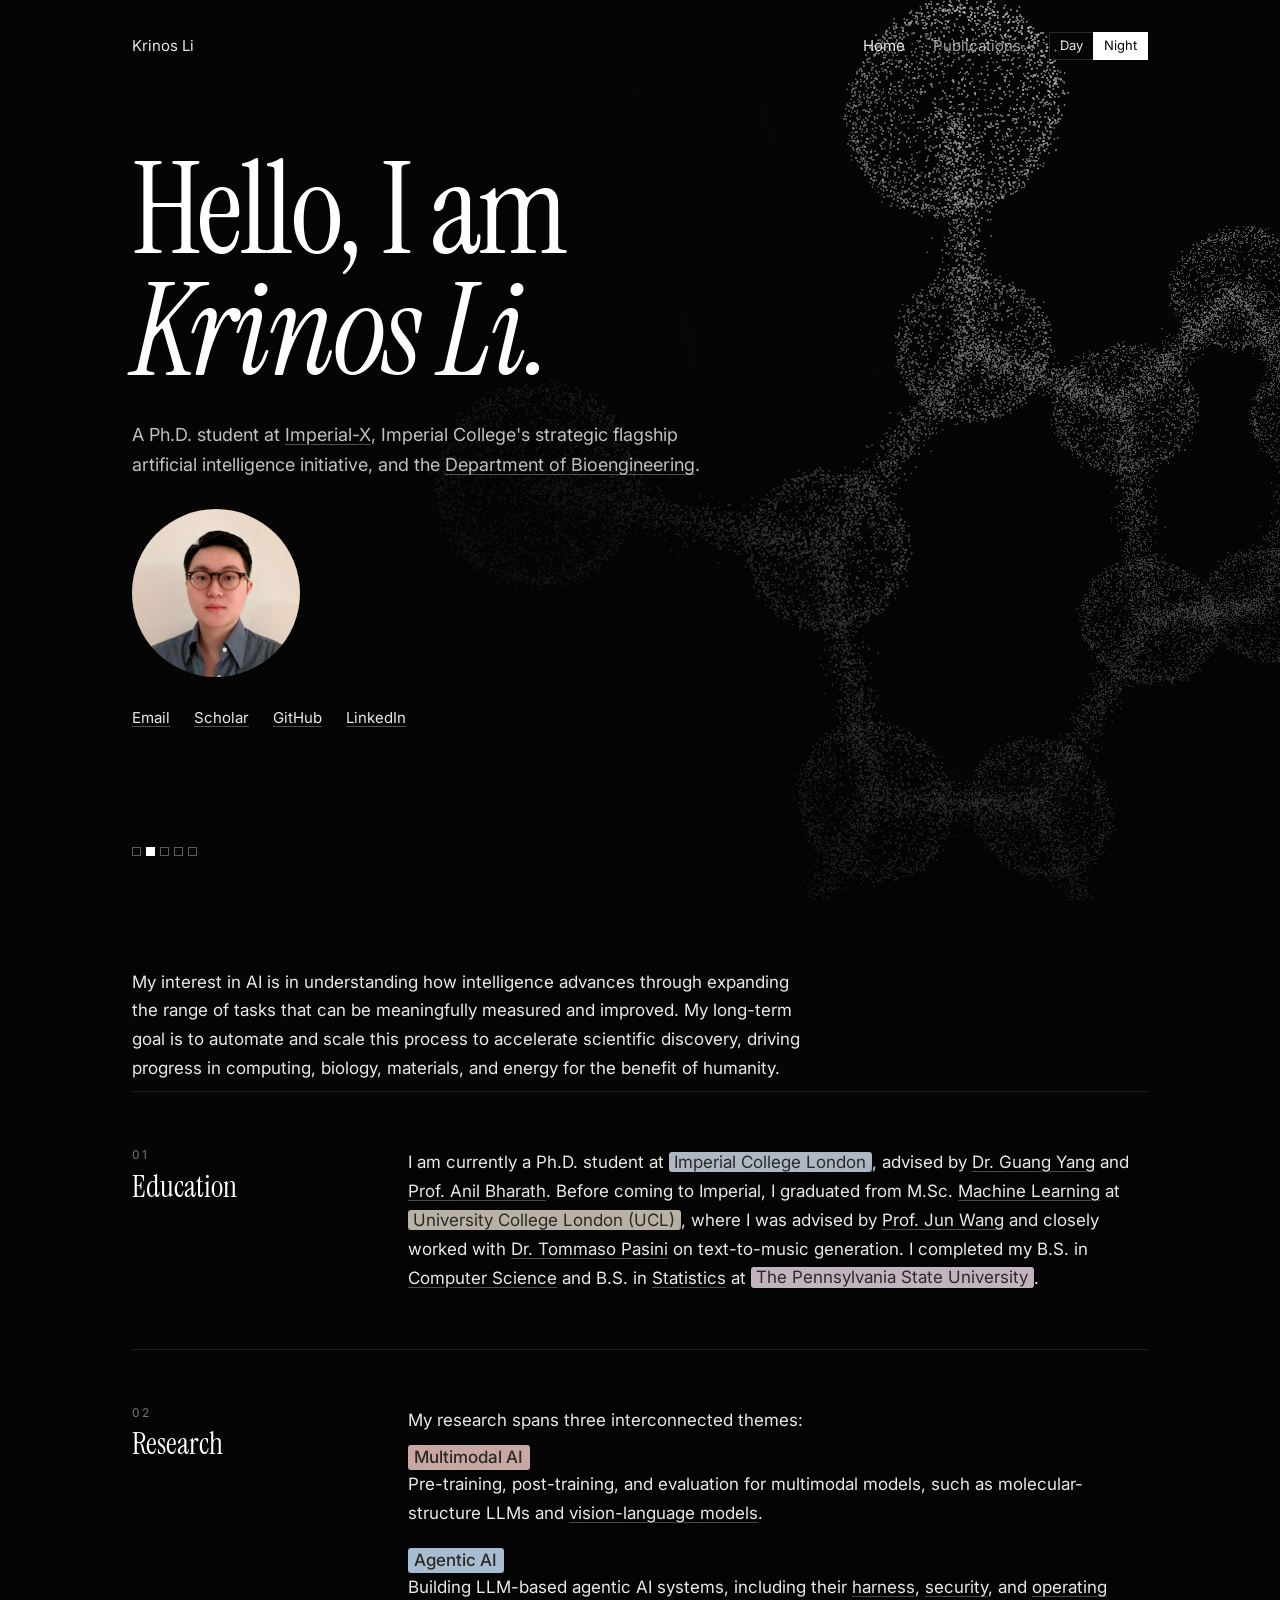
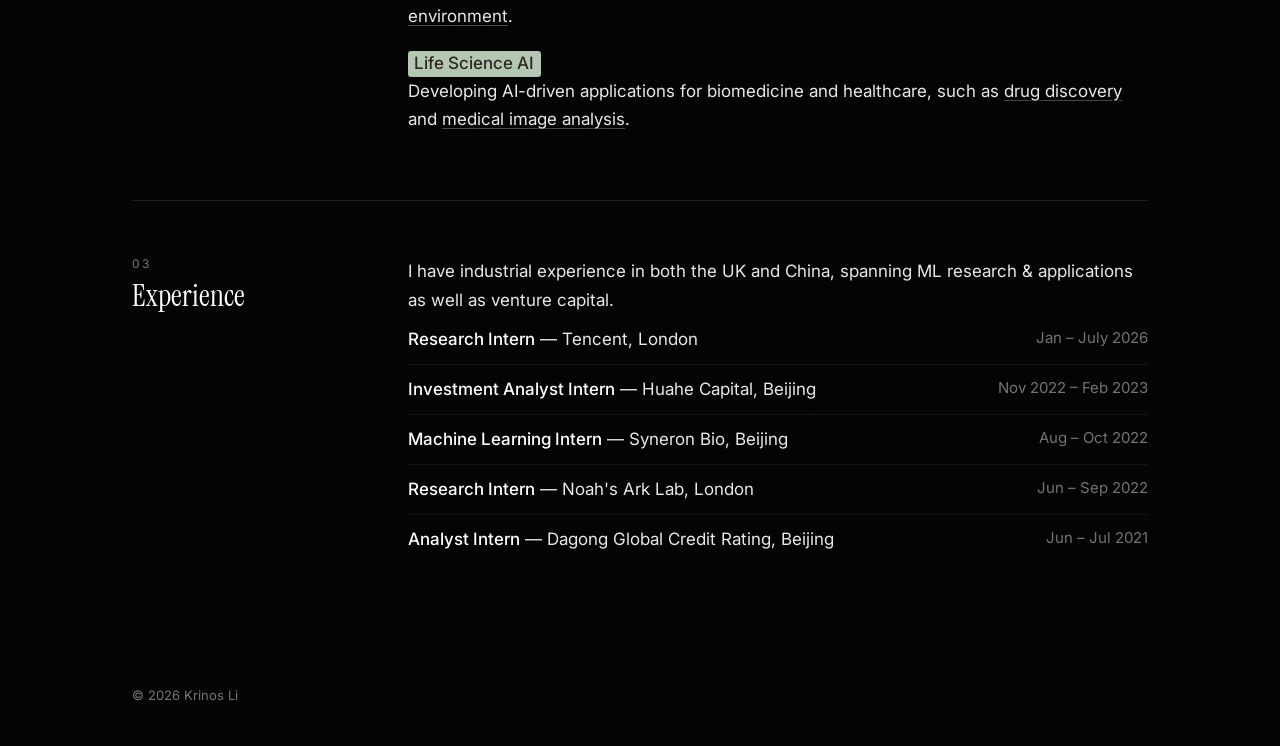
==== commit 6bd0e38c: "Join the galaxy arms to the core." ====
--- a/index.html
+++ b/index.html
@@ -101,7 +101,7 @@
         <footer>© 2026 Krinos Li</footer>
     </div>
 
-    <script src="assets/morph.js?v=6"></script>
+    <script src="assets/morph.js?v=7"></script>
     <script src="assets/theme.js?v=2"></script>
     <script>
         const switcher = document.getElementById("shapes");
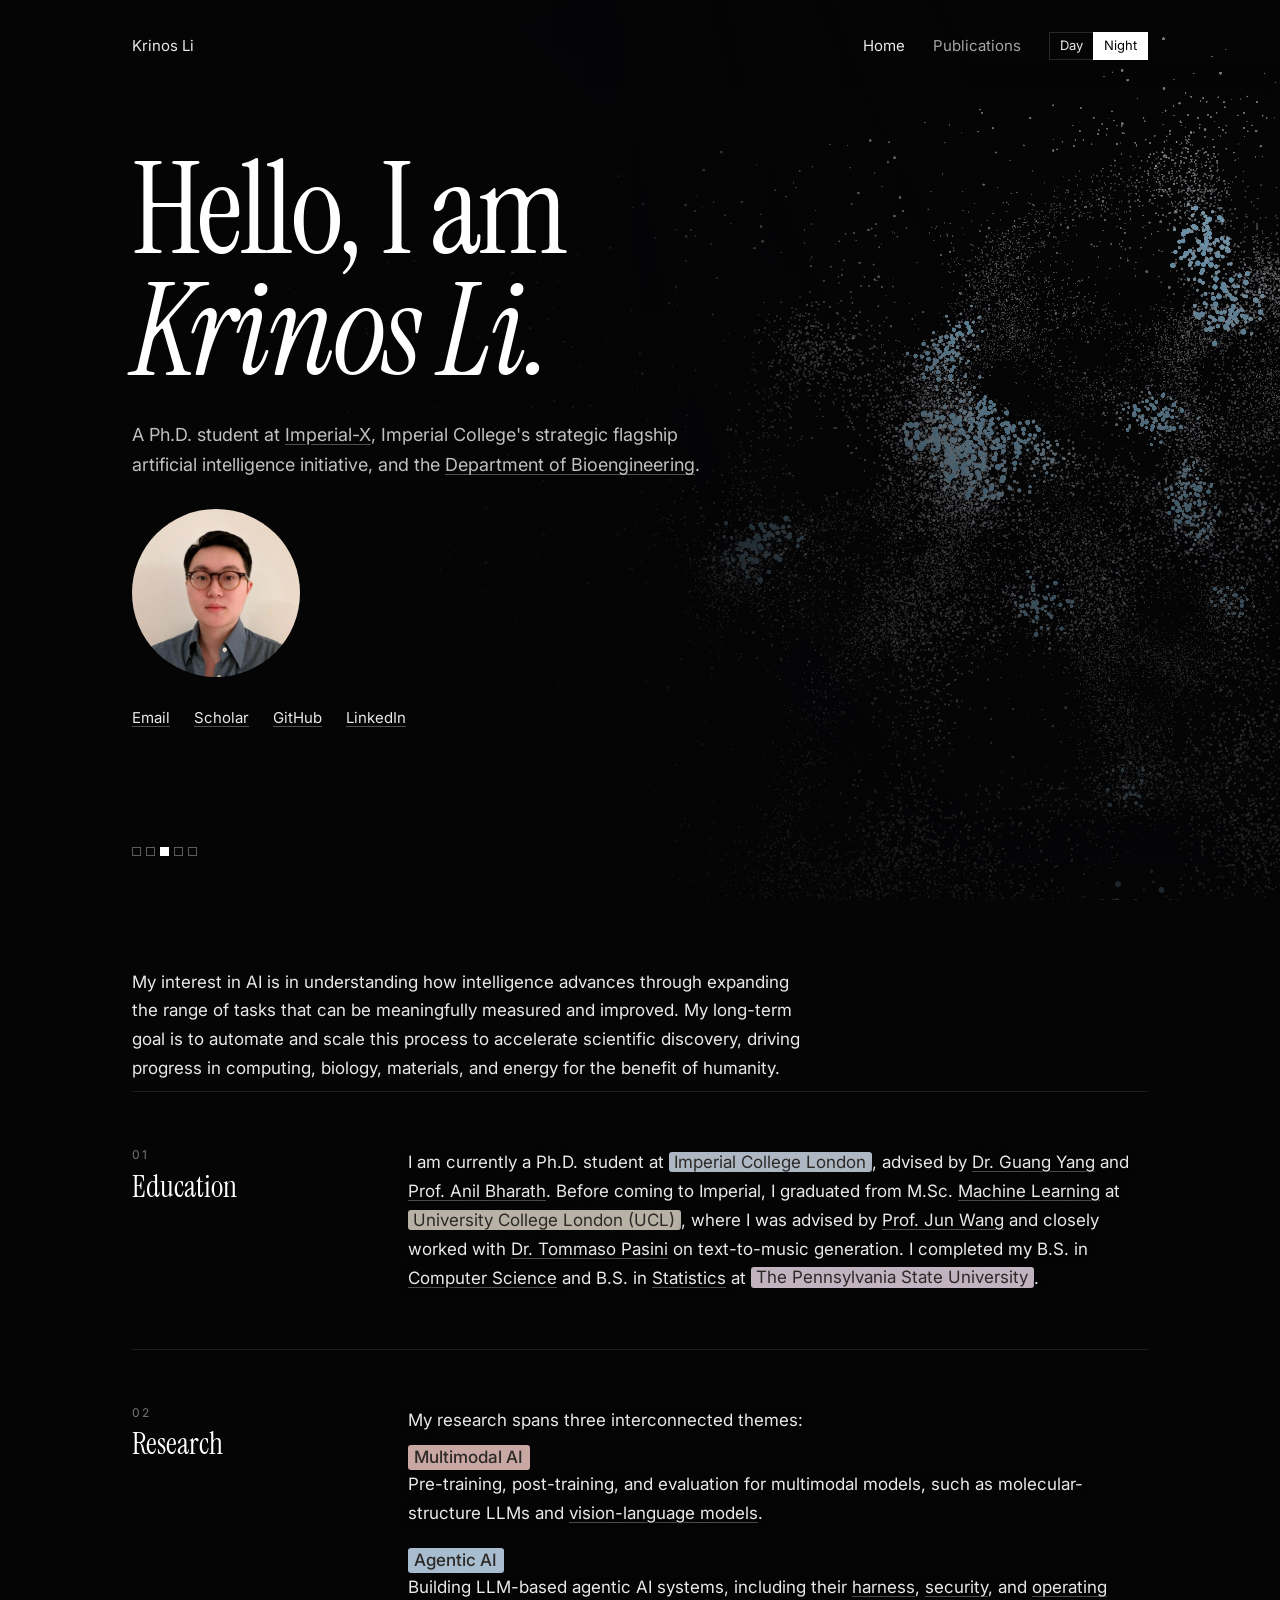
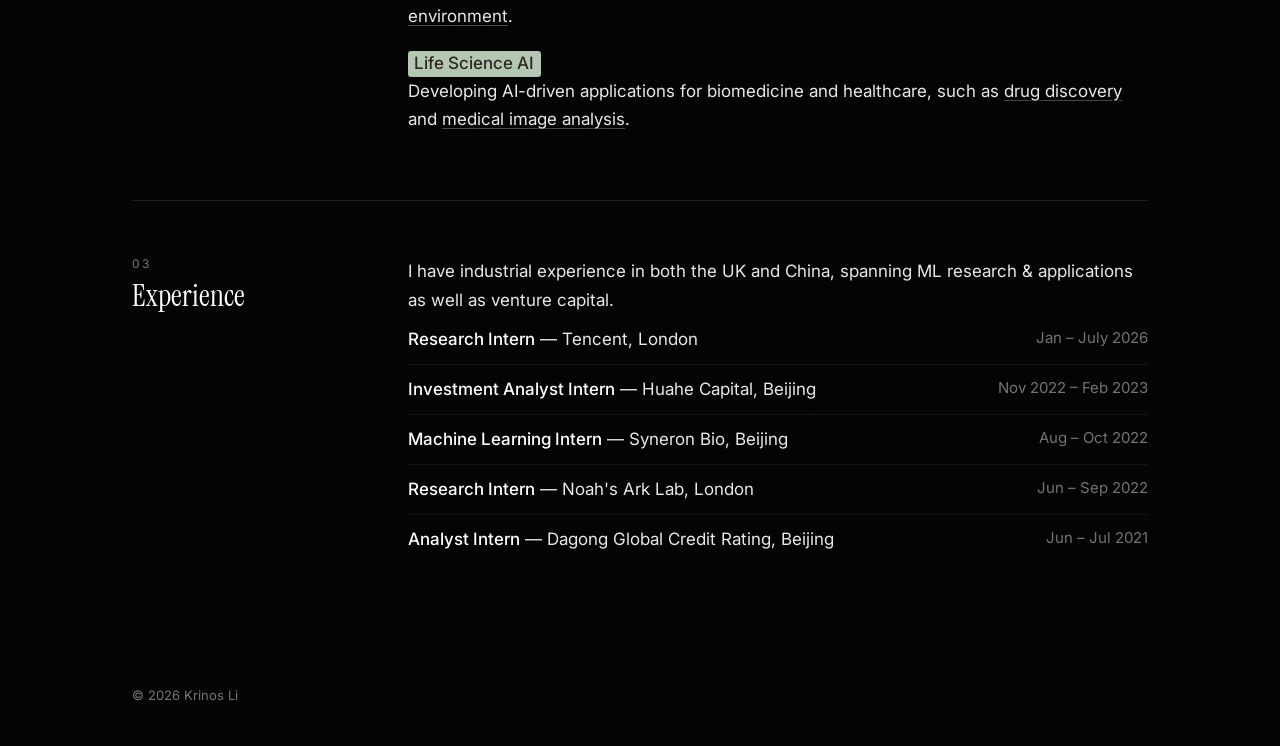
==== commit a54ce510: "Restore the galaxy and the robot drawing to the look from before the points were enlarged. Co-author" ====
--- a/index.html
+++ b/index.html
@@ -101,7 +101,7 @@
         <footer>© 2026 Krinos Li</footer>
     </div>
 
-    <script src="assets/morph.js?v=7"></script>
+    <script src="assets/morph.js?v=8"></script>
     <script src="assets/theme.js?v=2"></script>
     <script>
         const switcher = document.getElementById("shapes");
